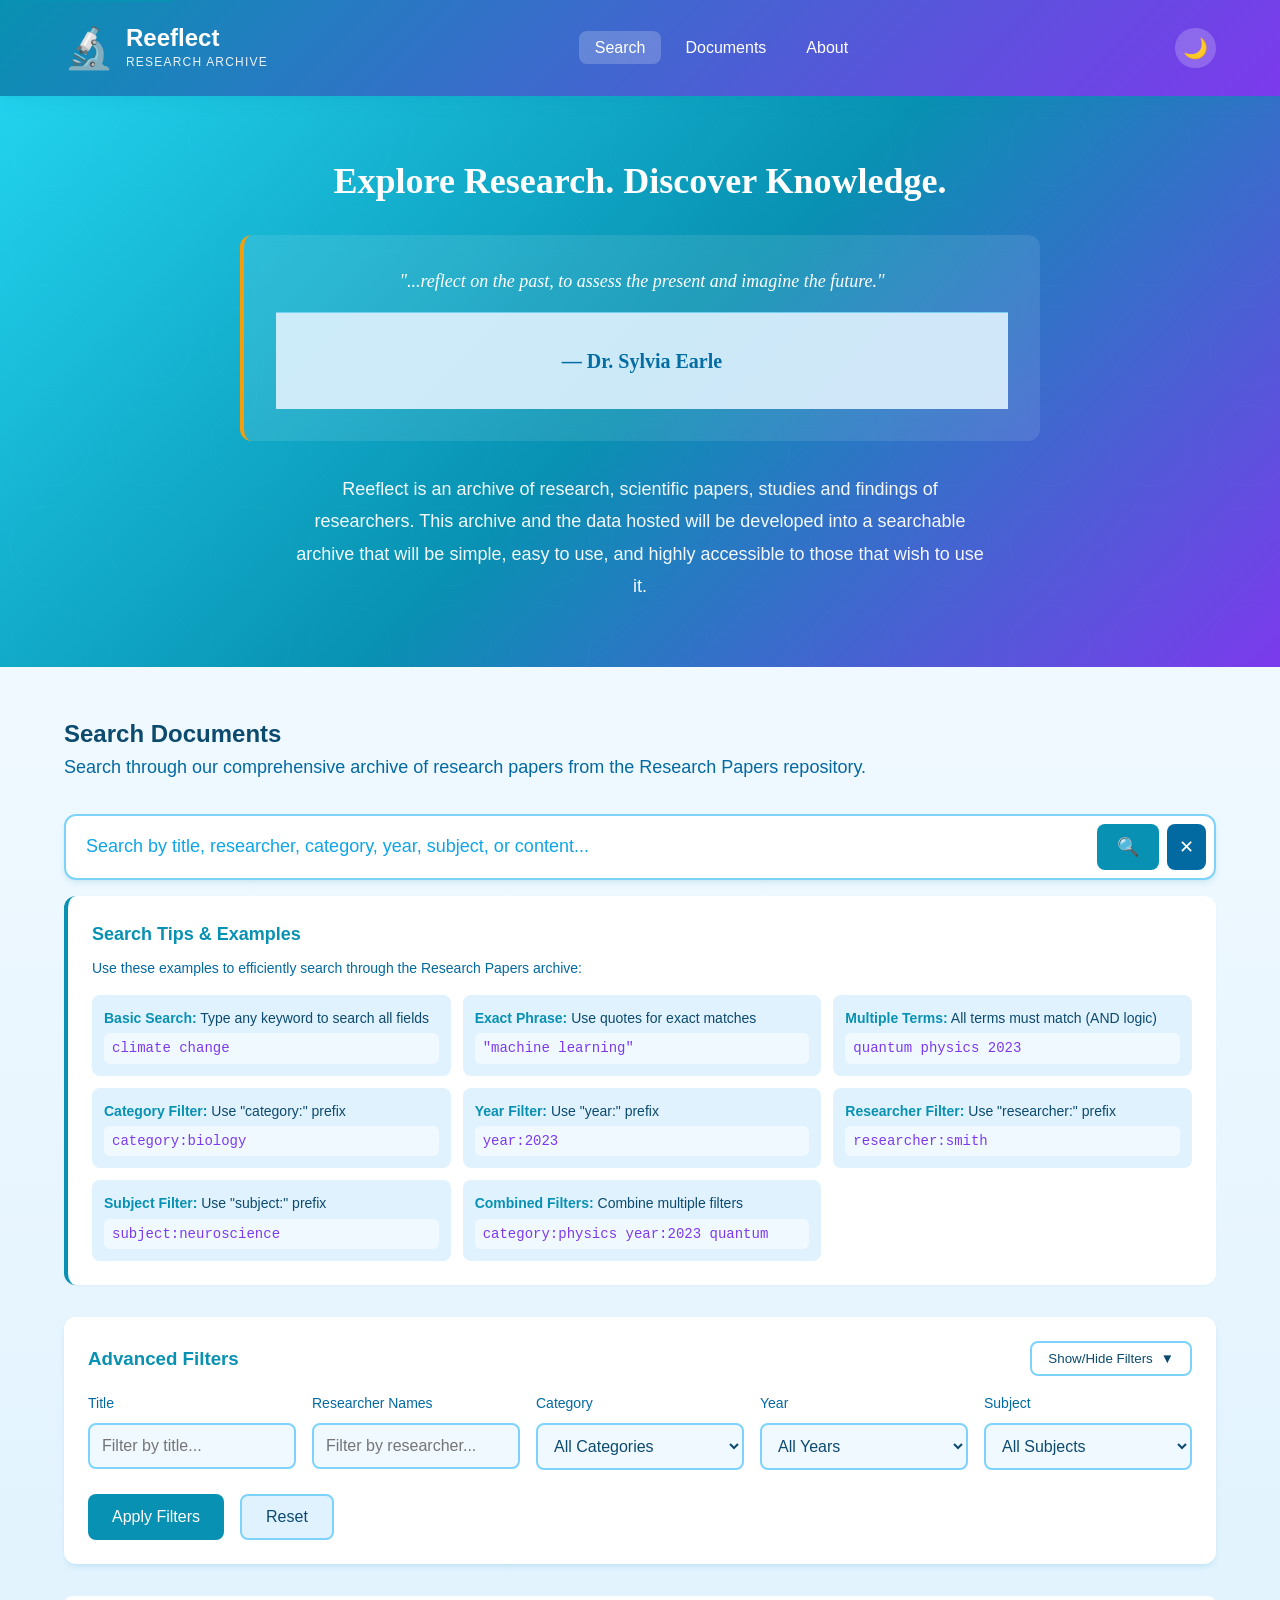
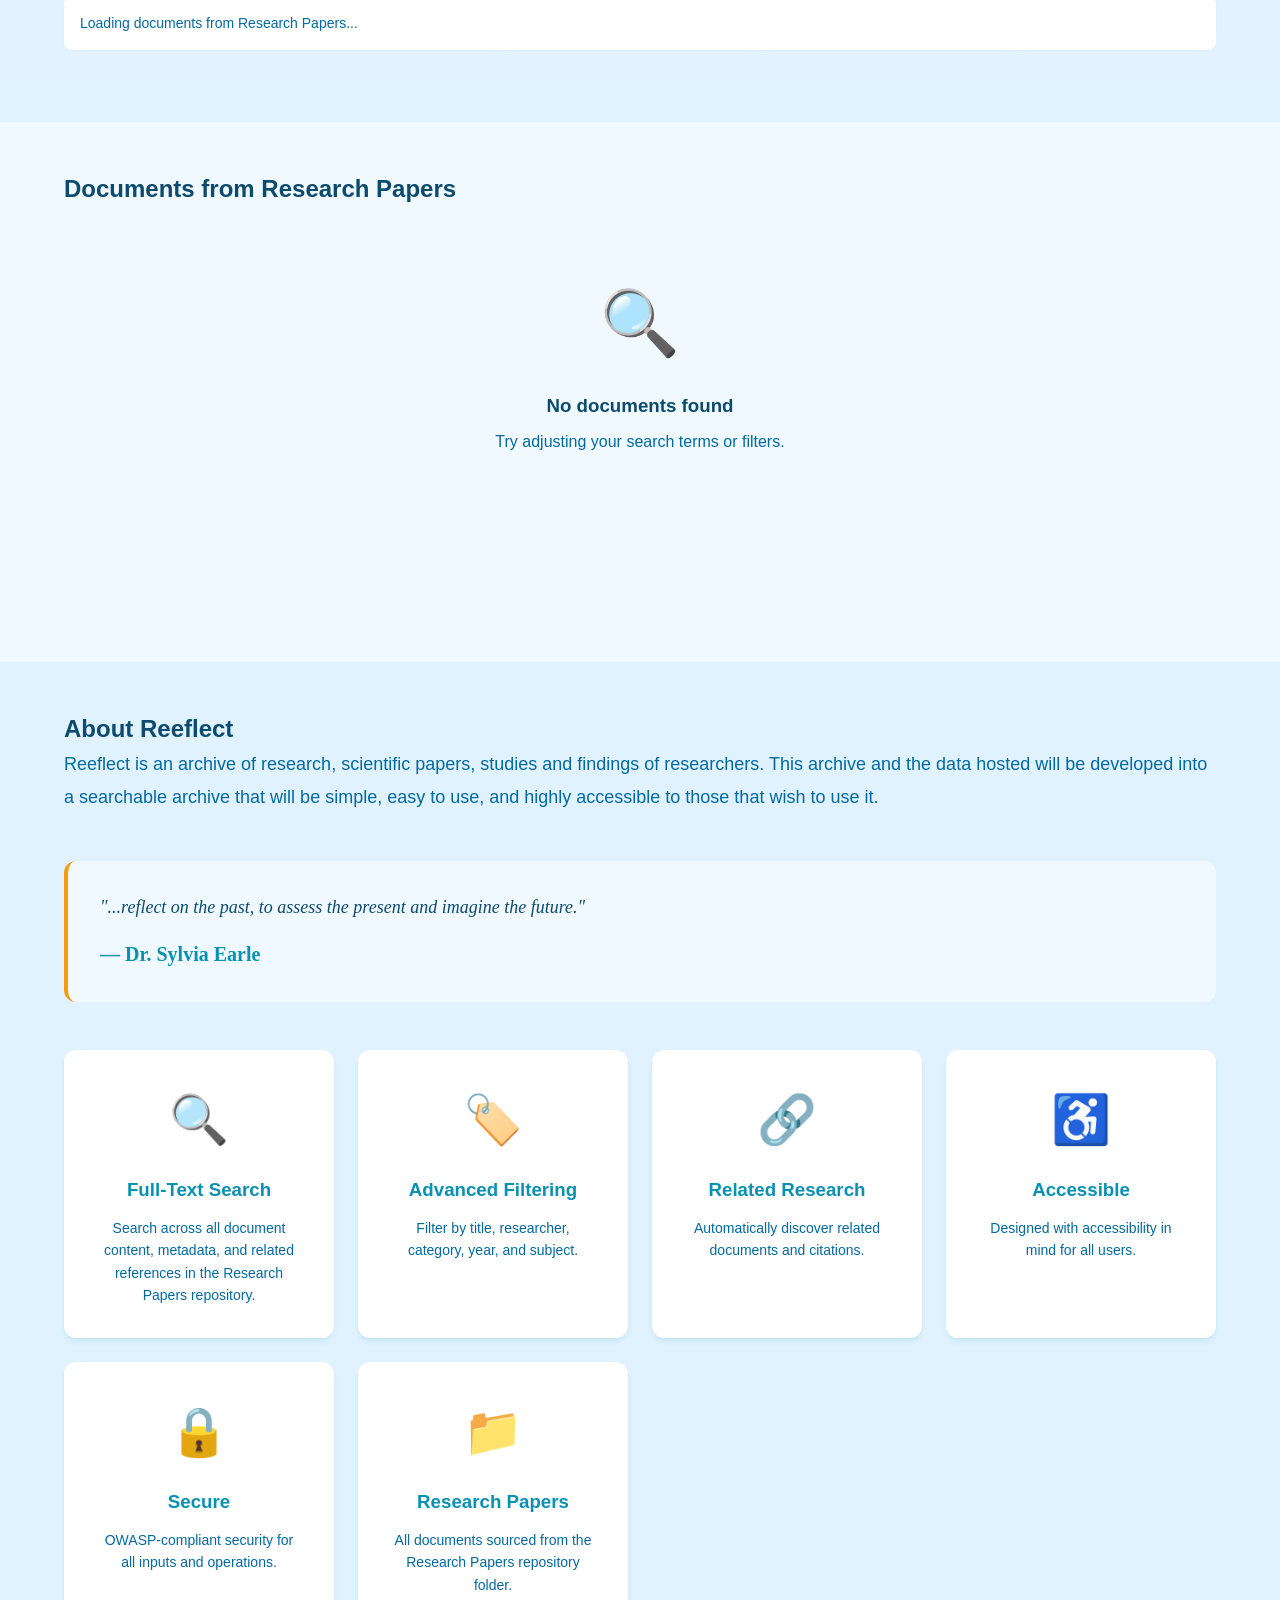
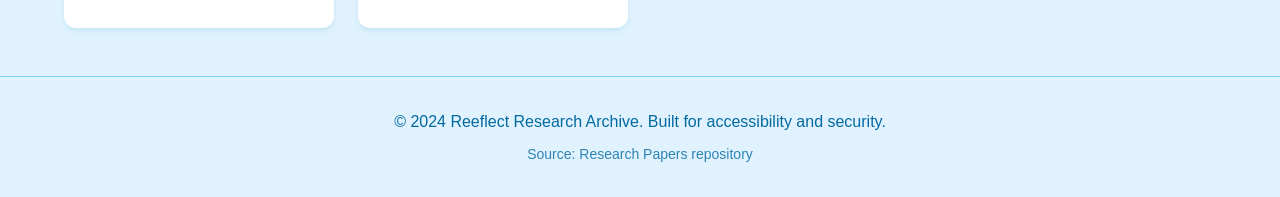
==== index.html @ f42abb0f "Add files via upload" ====
<!DOCTYPE html>
<html lang="en">
<head>
  <meta charset="UTF-8">
  <meta name="viewport" content="width=device-width, initial-scale=1.0">
  <meta name="description" content="Reeflect is an archive of research, scientific papers, studies and findings of researchers. This archive and the data hosted will be developed into a searchable archive that will be simple, easy to use, and highly accessible to those that wish to use it.">
  <meta name="keywords" content="Reeflect, research, scientific papers, studies, archive, searchable, accessible">
  <meta name="author" content="Reeflect Research Archive">
  <meta http-equiv="Content-Security-Policy" content="default-src 'self'; script-src 'self'; style-src 'self' https://fonts.googleapis.com; font-src https://fonts.gstatic.com; img-src 'self' data: https:;">
  <title>Reeflect - Research Archive</title>
  <link rel="stylesheet" href="styles.css">
  <link rel="preconnect" href="https://fonts.googleapis.com">
  <link rel="preconnect" href="https://fonts.gstatic.com" crossorigin>
  <link href="https://fonts.googleapis.com/css2?family=Inter:wght@300;400;500;600;700&family=Playfair+Display:ital,wght@0,600;1,600&display=swap" rel="stylesheet">
</head>
<body>
  <a href="#main-content" class="skip-link">Skip to main content</a>
  
  <header role="banner">
    <div class="header-container">
      <div class="logo-section">
        <div class="logo-icon" aria-hidden="true">🔬</div>
        <div class="logo-text">
          <h1>Reeflect</h1>
          <p class="tagline">Research Archive</p>
        </div>
      </div>
      <nav aria-label="Main navigation">
        <ul class="nav-list">
          <li><a href="#search-section" class="nav-link active">Search</a></li>
          <li><a href="#documents-section" class="nav-link">Documents</a></li>
          <li><a href="#about-section" class="nav-link">About</a></li>
        </ul>
      </nav>
      <button class="theme-toggle" id="themeToggle" aria-label="Toggle dark mode" title="Toggle dark mode">
        <span class="theme-icon" aria-hidden="true">🌙</span>
      </button>
    </div>
  </header>

  <!-- Hero Section with Quote -->
  <section class="hero-section" aria-label="Welcome section">
    <div class="container">
      <div class="hero-content">
        <h2 class="hero-title">Explore Research. Discover Knowledge.</h2>
        <blockquote class="hero-quote" cite="https://www.noaa.gov/education/feature-stories/dr-sylvia-earle">
          <p>"...reflect on the past, to assess the present and imagine the future."</p>
          <footer>— Dr. Sylvia Earle</footer>
        </blockquote>
        <p class="hero-description">Reeflect is an archive of research, scientific papers, studies and findings of researchers. This archive and the data hosted will be developed into a searchable archive that will be simple, easy to use, and highly accessible to those that wish to use it.</p>
      </div>
    </div>
  </section>

  <main id="main-content" role="main">
    <!-- Search Section -->
    <section id="search-section" class="search-section" aria-labelledby="search-heading">
      <div class="container">
        <h2 id="search-heading">Search Documents</h2>
        <p class="section-description">Search through our comprehensive archive of research papers from the Research Papers repository.</p>
        
        <div class="search-container">
          <form id="searchForm" role="search" aria-label="Document search">
            <div class="search-input-wrapper">
              <label for="searchInput" class="sr-only">Search documents</label>
              <input 
                type="search" 
                id="searchInput" 
                name="search" 
                placeholder="Search by title, researcher, category, year, subject, or content..."
                autocomplete="off"
                aria-describedby="searchHelp"
                required
              >
              <button type="submit" class="search-button" aria-label="Search">
                <span aria-hidden="true">🔍</span>
                <span class="sr-only">Search</span>
              </button>
              <button type="button" id="clearSearch" class="clear-button" aria-label="Clear search" title="Clear search" style="display: none;">
                <span aria-hidden="true">✕</span>
              </button>
            </div>
          </form>
          
          <div id="searchHelp" class="search-help" role="region" aria-label="Search help and examples">
            <h3>Search Tips & Examples</h3>
            <p class="search-help-intro">Use these examples to efficiently search through the Research Papers archive:</p>
            <div class="search-examples">
              <div class="example-item">
                <strong>Basic Search:</strong> Type any keyword to search all fields
                <code>climate change</code>
              </div>
              <div class="example-item">
                <strong>Exact Phrase:</strong> Use quotes for exact matches
                <code>"machine learning"</code>
              </div>
              <div class="example-item">
                <strong>Multiple Terms:</strong> All terms must match (AND logic)
                <code>quantum physics 2023</code>
              </div>
              <div class="example-item">
                <strong>Category Filter:</strong> Use "category:" prefix
                <code>category:biology</code>
              </div>
              <div class="example-item">
                <strong>Year Filter:</strong> Use "year:" prefix
                <code>year:2023</code>
              </div>
              <div class="example-item">
                <strong>Researcher Filter:</strong> Use "researcher:" prefix
                <code>researcher:smith</code>
              </div>
              <div class="example-item">
                <strong>Subject Filter:</strong> Use "subject:" prefix
                <code>subject:neuroscience</code>
              </div>
              <div class="example-item">
                <strong>Combined Filters:</strong> Combine multiple filters
                <code>category:physics year:2023 quantum</code>
              </div>
            </div>
          </div>
        </div>

        <!-- Filter Panel -->
        <div class="filter-panel" id="filterPanel">
          <div class="filter-header">
            <h3>Advanced Filters</h3>
            <button id="toggleFilters" class="toggle-filters-btn" aria-expanded="true" aria-controls="filterContent">
              <span>Show/Hide Filters</span>
              <span class="toggle-icon" aria-hidden="true">▼</span>
            </button>
          </div>
          <div id="filterContent" class="filter-content">
            <div class="filter-group">
              <label for="filterTitle">Title</label>
              <input type="text" id="filterTitle" placeholder="Filter by title..." aria-label="Filter by title">
            </div>
            <div class="filter-group">
              <label for="filterResearcher">Researcher Names</label>
              <input type="text" id="filterResearcher" placeholder="Filter by researcher..." aria-label="Filter by researcher names">
            </div>
            <div class="filter-group">
              <label for="filterCategory">Category</label>
              <select id="filterCategory" aria-label="Filter by category">
                <option value="">All Categories</option>
              </select>
            </div>
            <div class="filter-group">
              <label for="filterYear">Year</label>
              <select id="filterYear" aria-label="Filter by year">
                <option value="">All Years</option>
              </select>
            </div>
            <div class="filter-group">
              <label for="filterSubject">Subject</label>
              <select id="filterSubject" aria-label="Filter by subject">
                <option value="">All Subjects</option>
              </select>
            </div>
            <div class="filter-actions">
              <button id="applyFilters" class="btn btn-primary">Apply Filters</button>
              <button id="resetFilters" class="btn btn-secondary">Reset</button>
            </div>
          </div>
        </div>

        <!-- Results Info -->
        <div id="resultsInfo" class="results-info" aria-live="polite" role="status">
          <span id="resultsCount">Loading documents from Research Papers...</span>
        </div>
      </div>
    </section>

    <!-- Documents Section -->
    <section id="documents-section" class="documents-section" aria-labelledby="documents-heading">
      <div class="container">
        <h2 id="documents-heading">Documents from Research Papers</h2>
        <div id="documentsGrid" class="documents-grid" role="list" aria-label="Document list">
          <!-- Documents will be dynamically inserted here -->
        </div>
        <div id="noResults" class="no-results" style="display: none;">
          <span class="no-results-icon" aria-hidden="true">🔍</span>
          <h3>No documents found</h3>
          <p>Try adjusting your search terms or filters.</p>
        </div>
      </div>
    </section>

    <!-- About Section -->
    <section id="about-section" class="about-section" aria-labelledby="about-heading">
      <div class="container">
        <h2 id="about-heading">About Reeflect</h2>
        <div class="about-content">
          <p class="about-description">Reeflect is an archive of research, scientific papers, studies and findings of researchers. This archive and the data hosted will be developed into a searchable archive that will be simple, easy to use, and highly accessible to those that wish to use it.</p>
          
          <blockquote class="about-quote">
            <p>"...reflect on the past, to assess the present and imagine the future."</p>
            <cite>— Dr. Sylvia Earle</cite>
          </blockquote>

          <div class="features-grid">
            <div class="feature-card">
              <div class="feature-icon" aria-hidden="true">🔍</div>
              <h3>Full-Text Search</h3>
              <p>Search across all document content, metadata, and related references in the Research Papers repository.</p>
            </div>
            <div class="feature-card">
              <div class="feature-icon" aria-hidden="true">🏷️</div>
              <h3>Advanced Filtering</h3>
              <p>Filter by title, researcher, category, year, and subject.</p>
            </div>
            <div class="feature-card">
              <div class="feature-icon" aria-hidden="true">🔗</div>
              <h3>Related Research</h3>
              <p>Automatically discover related documents and citations.</p>
            </div>
            <div class="feature-card">
              <div class="feature-icon" aria-hidden="true">♿</div>
              <h3>Accessible</h3>
              <p>Designed with accessibility in mind for all users.</p>
            </div>
            <div class="feature-card">
              <div class="feature-icon" aria-hidden="true">🔒</div>
              <h3>Secure</h3>
              <p>OWASP-compliant security for all inputs and operations.</p>
            </div>
            <div class="feature-card">
              <div class="feature-icon" aria-hidden="true">📁</div>
              <h3>Research Papers</h3>
              <p>All documents sourced from the Research Papers repository folder.</p>
            </div>
          </div>
        </div>
      </div>
    </section>
  </main>

  <!-- Document Detail Modal -->
  <div id="documentModal" class="modal" role="dialog" aria-modal="true" aria-labelledby="modalTitle" aria-hidden="true">
    <div class="modal-overlay" aria-hidden="true"></div>
    <div class="modal-content">
      <button class="modal-close" id="modalClose" aria-label="Close modal">
        <span aria-hidden="true">✕</span>
      </button>
      <div class="modal-body">
        <div class="modal-image-container">
          <img id="modalImage" src="" alt="Document first page preview" class="modal-image">
        </div>
        <h2 id="modalTitle"></h2>
        <div class="modal-meta">
          <div class="meta-item">
            <span class="meta-label">Researchers:</span>
            <span id="modalResearchers" class="meta-value"></span>
          </div>
          <div class="meta-item">
            <span class="meta-label">Year Published:</span>
            <span id="modalYear" class="meta-value"></span>
          </div>
          <div class="meta-item">
            <span class="meta-label">Published In:</span>
            <span id="modalPublishedIn" class="meta-value"></span>
          </div>
          <div class="meta-item">
            <span class="meta-label">Category:</span>
            <span id="modalCategory" class="meta-value"></span>
          </div>
          <div class="meta-item">
            <span class="meta-label">Subject:</span>
            <span id="modalSubject" class="meta-value"></span>
          </div>
          <div class="meta-item">
            <span class="meta-label">Keywords:</span>
            <span id="modalKeywords" class="meta-value"></span>
          </div>
        </div>
        <div class="modal-summary">
          <h3>Summary</h3>
          <p id="modalSummary"></p>
        </div>
        <div class="modal-related">
          <h3>Related Documents</h3>
          <div id="modalRelated" class="related-list"></div>
        </div>
      </div>
    </div>
  </div>

  <!-- Tooltip for hover preview -->
  <div id="hoverTooltip" class="hover-tooltip" role="tooltip" aria-hidden="true">
    <div class="tooltip-content">
      <div class="tooltip-image-container">
        <img id="tooltipImage" src="" alt="Document preview" class="tooltip-image">
      </div>
      <h3 id="tooltipTitle"></h3>
      <div class="tooltip-meta">
        <div class="tooltip-meta-item">
          <span class="tooltip-label">Researchers:</span>
          <span id="tooltipResearchers" class="tooltip-value"></span>
        </div>
        <div class="tooltip-meta-item">
          <span class="tooltip-label">Year:</span>
          <span id="tooltipYear" class="tooltip-value"></span>
        </div>
        <div class="tooltip-meta-item">
          <span class="tooltip-label">Published In:</span>
          <span id="tooltipPublishedIn" class="tooltip-value"></span>
        </div>
        <div class="tooltip-meta-item">
          <span class="tooltip-label">Category:</span>
          <span id="tooltipCategory" class="tooltip-value"></span>
        </div>
        <div class="tooltip-meta-item">
          <span class="tooltip-label">Keywords:</span>
          <span id="tooltipKeywords" class="tooltip-value"></span>
        </div>
      </div>
      <div class="tooltip-summary">
        <h4>Summary</h4>
        <p id="tooltipSummary"></p>
      </div>
    </div>
  </div>

  <footer role="contentinfo">
    <div class="container">
      <p>&copy; 2024 Reeflect Research Archive. Built for accessibility and security.</p>
      <p class="footer-note">Source: Research Papers repository</p>
    </div>
  </footer>

  <script src="data/documents.js"></script>
  <script src="utils/sanitizer.js"></script>
  <script src="utils/searchEngine.js"></script>
  <script src="utils/filterEngine.js"></script>
  <script src="utils/summaryGenerator.js"></script>
  <script src="utils/relatedDocuments.js"></script>
  <script src="app.js"></script>
</body>
</html>
---- styles.css ----
/* CSS Custom Properties for theming - Reeflect Brand Colors */
:root {
  /* Ocean-inspired color palette for Reeflect */
  --color-primary: #0891b2;
  --color-primary-dark: #0e7490;
  --color-primary-light: #22d3ee;
  --color-secondary: #7c3aed;
  --color-accent: #f59e0b;
  --color-success: #10b981;
  --color-warning: #f97316;
  --color-error: #ef4444;
  
  --color-bg: #f0f9ff;
  --color-bg-secondary: #e0f2fe;
  --color-bg-card: #ffffff;
  --color-bg-hover: #bae6fd;
  
  --color-text: #0c4a6e;
  --color-text-secondary: #0369a1;
  --color-text-muted: #0ea5e9;
  --color-text-inverse: #ffffff;
  
  --color-border: #7dd3fc;
  --color-border-focus: #0891b2;
  
  --shadow-sm: 0 1px 2px 0 rgb(8 145 178 / 0.05);
  --shadow-md: 0 4px 6px -1px rgb(8 145 178 / 0.1), 0 2px 4px -2px rgb(8 145 178 / 0.1);
  --shadow-lg: 0 10px 15px -3px rgb(8 145 178 / 0.1), 0 4px 6px -4px rgb(8 145 178 / 0.1);
  --shadow-xl: 0 20px 25px -5px rgb(8 145 178 / 0.1), 0 8px 10px -6px rgb(8 145 178 / 0.1);
  
  --radius-sm: 0.375rem;
  --radius-md: 0.5rem;
  --radius-lg: 0.75rem;
  --radius-xl: 1rem;
  --radius-full: 9999px;
  
  --font-family: 'Inter', -apple-system, BlinkMacSystemFont, 'Segoe UI', Roboto, sans-serif;
  --font-family-serif: 'Playfair Display', Georgia, serif;
  --font-size-xs: 0.75rem;
  --font-size-sm: 0.875rem;
  --font-size-base: 1rem;
  --font-size-lg: 1.125rem;
  --font-size-xl: 1.25rem;
  --font-size-2xl: 1.5rem;
  --font-size-3xl: 1.875rem;
  --font-size-4xl: 2.25rem;
  
  --transition-fast: 150ms ease;
  --transition-base: 200ms ease;
  --transition-slow: 300ms ease;
}

/* Dark theme */
[data-theme="dark"] {
  --color-bg: #0c4a6e;
  --color-bg-secondary: #075985;
  --color-bg-card: #082f49;
  --color-bg-hover: #0c4a6e;
  
  --color-text: #e0f2fe;
  --color-text-secondary: #7dd3fc;
  --color-text-muted: #38bdf8;
  
  --color-border: #0369a1;
  
  --shadow-sm: 0 1px 2px 0 rgb(0 0 0 / 0.3);
  --shadow-md: 0 4px 6px -1px rgb(0 0 0 / 0.4), 0 2px 4px -2px rgb(0 0 0 / 0.3);
  --shadow-lg: 0 10px 15px -3px rgb(0 0 0 / 0.4), 0 4px 6px -4px rgb(0 0 0 / 0.3);
}

/* Reset and base styles */
*, *::before, *::after {
  box-sizing: border-box;
  margin: 0;
  padding: 0;
}

html {
  scroll-behavior: smooth;
  font-size: 16px;
}

body {
  font-family: var(--font-family);
  font-size: var(--font-size-base);
  line-height: 1.6;
  color: var(--color-text);
  background-color: var(--color-bg);
  min-height: 100vh;
  transition: background-color var(--transition-base), color var(--transition-base);
}

/* Accessibility - Skip link */
.skip-link {
  position: absolute;
  top: -40px;
  left: 0;
  background: var(--color-primary);
  color: var(--color-text-inverse);
  padding: 8px 16px;
  z-index: 1000;
  text-decoration: none;
  border-radius: 0 0 var(--radius-md) 0;
  transition: top var(--transition-fast);
}

.skip-link:focus {
  top: 0;
}

/* Screen reader only */
.sr-only {
  position: absolute;
  width: 1px;
  height: 1px;
  padding: 0;
  margin: -1px;
  overflow: hidden;
  clip: rect(0, 0, 0, 0);
  white-space: nowrap;
  border: 0;
}

/* Container */
.container {
  max-width: 1200px;
  margin: 0 auto;
  padding: 0 1.5rem;
}

/* Header */
header {
  background: linear-gradient(135deg, var(--color-primary) 0%, var(--color-secondary) 100%);
  color: var(--color-text-inverse);
  padding: 1rem 0;
  position: sticky;
  top: 0;
  z-index: 100;
  box-shadow: var(--shadow-lg);
}

.header-container {
  max-width: 1200px;
  margin: 0 auto;
  padding: 0 1.5rem;
  display: flex;
  align-items: center;
  justify-content: space-between;
  gap: 1rem;
}

.logo-section {
  display: flex;
  align-items: center;
  gap: 0.75rem;
}

.logo-icon {
  font-size: 2.5rem;
  animation: pulse 2s ease-in-out infinite;
}

@keyframes pulse {
  0%, 100% { transform: scale(1); }
  50% { transform: scale(1.1); }
}

.logo-text h1 {
  font-size: var(--font-size-2xl);
  font-weight: 700;
  line-height: 1.2;
}

.logo-text .tagline {
  font-size: var(--font-size-xs);
  opacity: 0.9;
  text-transform: uppercase;
  letter-spacing: 0.1em;
}

.nav-list {
  display: flex;
  list-style: none;
  gap: 0.5rem;
}

.nav-link {
  color: var(--color-text-inverse);
  text-decoration: none;
  padding: 0.5rem 1rem;
  border-radius: var(--radius-md);
  font-weight: 500;
  transition: background-color var(--transition-fast);
}

.nav-link:hover,
.nav-link.active {
  background-color: rgba(255, 255, 255, 0.2);
}

.nav-link:focus-visible {
  outline: 3px solid var(--color-text-inverse);
  outline-offset: 2px;
}

/* Theme toggle */
.theme-toggle {
  background: rgba(255, 255, 255, 0.2);
  border: none;
  color: var(--color-text-inverse);
  padding: 0.5rem;
  border-radius: var(--radius-full);
  cursor: pointer;
  font-size: 1.25rem;
  transition: background-color var(--transition-fast);
}

.theme-toggle:hover {
  background: rgba(255, 255, 255, 0.3);
}

.theme-toggle:focus-visible {
  outline: 3px solid var(--color-text-inverse);
  outline-offset: 2px;
}

/* Hero Section */
.hero-section {
  background: linear-gradient(135deg, var(--color-primary-light) 0%, var(--color-primary) 50%, var(--color-secondary) 100%);
  color: var(--color-text-inverse);
  padding: 4rem 0;
  text-align: center;
  position: relative;
  overflow: hidden;
}

.hero-section::before {
  content: '';
  position: absolute;
  top: 0;
  left: 0;
  right: 0;
  bottom: 0;
  background: url('data:image/svg+xml,<svg xmlns="http://www.w3.org/2000/svg" viewBox="0 0 100 100"><circle cx="50" cy="50" r="40" fill="none" stroke="rgba(255,255,255,0.1)" stroke-width="0.5"/></svg>') repeat;
  background-size: 100px;
  opacity: 0.3;
}

.hero-content {
  position: relative;
  z-index: 1;
  max-width: 800px;
  margin: 0 auto;
}

.hero-title {
  font-family: var(--font-family-serif);
  font-size: var(--font-size-4xl);
  margin-bottom: 2rem;
  line-height: 1.2;
}

.hero-quote {
  font-family: var(--font-family-serif);
  font-style: italic;
  font-size: var(--font-size-xl);
  margin: 2rem 0;
  padding: 2rem;
  border-left: 4px solid var(--color-accent);
  background: rgba(255, 255, 255, 0.1);
  border-radius: var(--radius-lg);
  backdrop-filter: blur(10px);
}

.hero-quote p {
  margin-bottom: 1rem;
  font-size: var(--font-size-lg);
}

.hero-quote footer {
  font-style: normal;
  font-weight: 600;
  opacity: 0.9;
}

.hero-description {
  font-size: var(--font-size-lg);
  line-height: 1.8;
  opacity: 0.95;
  max-width: 700px;
  margin: 0 auto;
}

/* Main content sections */
section {
  padding: 3rem 0;
}

.search-section {
  background: linear-gradient(180deg, var(--color-bg) 0%, var(--color-bg-secondary) 100%);
}

.documents-section {
  min-height: 60vh;
}

.about-section {
  background: var(--color-bg-secondary);
}

.section-description {
  color: var(--color-text-secondary);
  margin-bottom: 2rem;
  font-size: var(--font-size-lg);
}

/* Search container */
.search-container {
  margin-bottom: 2rem;
}

.search-input-wrapper {
  display: flex;
  gap: 0.5rem;
  background: var(--color-bg-card);
  border: 2px solid var(--color-border);
  border-radius: var(--radius-lg);
  padding: 0.5rem;
  box-shadow: var(--shadow-md);
  transition: border-color var(--transition-fast), box-shadow var(--transition-fast);
}

.search-input-wrapper:focus-within {
  border-color: var(--color-border-focus);
  box-shadow: var(--shadow-lg), 0 0 0 3px rgba(8, 145, 178, 0.1);
}

#searchInput {
  flex: 1;
  border: none;
  background: transparent;
  font-size: var(--font-size-lg);
  color: var(--color-text);
  padding: 0.75rem;
  outline: none;
}

#searchInput::placeholder {
  color: var(--color-text-muted);
}

.search-button,
.clear-button {
  background: var(--color-primary);
  color: var(--color-text-inverse);
  border: none;
  padding: 0.75rem 1.25rem;
  border-radius: var(--radius-md);
  cursor: pointer;
  font-size: var(--font-size-lg);
  display: flex;
  align-items: center;
  gap: 0.5rem;
  transition: background-color var(--transition-fast), transform var(--transition-fast);
}

.search-button:hover,
.clear-button:hover {
  background: var(--color-primary-dark);
  transform: translateY(-1px);
}

.search-button:focus-visible,
.clear-button:focus-visible {
  outline: 3px solid var(--color-primary);
  outline-offset: 2px;
}

.clear-button {
  background: var(--color-text-secondary);
  padding: 0.75rem;
}

.clear-button:hover {
  background: var(--color-error);
}

/* Search help */
.search-help {
  margin-top: 1rem;
  padding: 1.5rem;
  background: var(--color-bg-card);
  border-radius: var(--radius-lg);
  border-left: 4px solid var(--color-primary);
  box-shadow: var(--shadow-sm);
}

.search-help h3 {
  color: var(--color-primary);
  margin-bottom: 0.5rem;
  font-size: var(--font-size-lg);
}

.search-help-intro {
  color: var(--color-text-secondary);
  margin-bottom: 1rem;
  font-size: var(--font-size-sm);
}

.search-examples {
  display: grid;
  grid-template-columns: repeat(auto-fill, minmax(280px, 1fr));
  gap: 0.75rem;
}

.example-item {
  padding: 0.75rem;
  background: var(--color-bg-secondary);
  border-radius: var(--radius-md);
  font-size: var(--font-size-sm);
}

.example-item strong {
  color: var(--color-primary);
}

.example-item code {
  display: block;
  margin-top: 0.25rem;
  padding: 0.25rem 0.5rem;
  background: var(--color-bg);
  border-radius: var(--radius-sm);
  font-family: monospace;
  color: var(--color-secondary);
}

/* Filter panel */
.filter-panel {
  background: var(--color-bg-card);
  border-radius: var(--radius-lg);
  padding: 1.5rem;
  box-shadow: var(--shadow-md);
  margin-bottom: 2rem;
}

.filter-header {
  display: flex;
  justify-content: space-between;
  align-items: center;
  margin-bottom: 1rem;
}

.filter-header h3 {
  color: var(--color-primary);
}

.toggle-filters-btn {
  background: none;
  border: 2px solid var(--color-border);
  color: var(--color-text);
  padding: 0.5rem 1rem;
  border-radius: var(--radius-md);
  cursor: pointer;
  display: flex;
  align-items: center;
  gap: 0.5rem;
  transition: all var(--transition-fast);
}

.toggle-filters-btn:hover {
  border-color: var(--color-primary);
  color: var(--color-primary);
}

.filter-content {
  display: grid;
  grid-template-columns: repeat(auto-fill, minmax(200px, 1fr));
  gap: 1rem;
}

.filter-group {
  display: flex;
  flex-direction: column;
  gap: 0.5rem;
}

.filter-group label {
  font-weight: 500;
  color: var(--color-text-secondary);
  font-size: var(--font-size-sm);
}

.filter-group input,
.filter-group select {
  padding: 0.75rem;
  border: 2px solid var(--color-border);
  border-radius: var(--radius-md);
  font-size: var(--font-size-base);
  color: var(--color-text);
  background: var(--color-bg);
  transition: border-color var(--transition-fast);
}

.filter-group input:focus,
.filter-group select:focus {
  outline: none;
  border-color: var(--color-border-focus);
  box-shadow: 0 0 0 3px rgba(8, 145, 178, 0.1);
}

.filter-actions {
  grid-column: 1 / -1;
  display: flex;
  gap: 1rem;
  margin-top: 0.5rem;
}

/* Buttons */
.btn {
  padding: 0.75rem 1.5rem;
  border: none;
  border-radius: var(--radius-md);
  font-size: var(--font-size-base);
  font-weight: 500;
  cursor: pointer;
  transition: all var(--transition-fast);
}

.btn-primary {
  background: var(--color-primary);
  color: var(--color-text-inverse);
}

.btn-primary:hover {
  background: var(--color-primary-dark);
  transform: translateY(-1px);
}

.btn-secondary {
  background: var(--color-bg-secondary);
  color: var(--color-text);
  border: 2px solid var(--color-border);
}

.btn-secondary:hover {
  border-color: var(--color-primary);
  color: var(--color-primary);
}

.btn:focus-visible {
  outline: 3px solid var(--color-primary);
  outline-offset: 2px;
}

/* Results info */
.results-info {
  padding: 1rem;
  background: var(--color-bg-card);
  border-radius: var(--radius-md);
  margin-bottom: 1.5rem;
  color: var(--color-text-secondary);
  font-size: var(--font-size-sm);
  box-shadow: var(--shadow-sm);
}

/* Documents grid */
.documents-grid {
  display: grid;
  grid-template-columns: repeat(auto-fill, minmax(350px, 1fr));
  gap: 1.5rem;
}

.document-card {
  background: var(--color-bg-card);
  border-radius: var(--radius-lg);
  padding: 1.5rem;
  box-shadow: var(--shadow-md);
  transition: all var(--transition-base);
  cursor: pointer;
  position: relative;
  border: 2px solid transparent;
  overflow: hidden;
}

.document-card::before {
  content: '';
  position: absolute;
  top: 0;
  left: 0;
  right: 0;
  height: 4px;
  background: linear-gradient(90deg, var(--color-primary), var(--color-secondary));
  transform: scaleX(0);
  transition: transform var(--transition-base);
}

.document-card:hover::before {
  transform: scaleX(1);
}

.document-card:hover {
  transform: translateY(-4px);
  box-shadow: var(--shadow-xl);
  border-color: var(--color-primary-light);
}

.document-card:focus-within {
  border-color: var(--color-primary);
}

.document-card-header {
  display: flex;
  justify-content: space-between;
  align-items: flex-start;
  margin-bottom: 1rem;
}

.document-category {
  display: inline-block;
  padding: 0.25rem 0.75rem;
  background: linear-gradient(135deg, var(--color-primary-light), var(--color-secondary));
  color: var(--color-text-inverse);
  border-radius: var(--radius-full);
  font-size: var(--font-size-xs);
  font-weight: 600;
  text-transform: uppercase;
  letter-spacing: 0.05em;
}

.document-year {
  color: var(--color-text-muted);
  font-size: var(--font-size-sm);
  font-weight: 500;
}

.document-title {
  font-size: var(--font-size-lg);
  font-weight: 600;
  color: var(--color-text);
  margin-bottom: 0.75rem;
  line-height: 1.4;
}

.document-researchers {
  color: var(--color-text-secondary);
  font-size: var(--font-size-sm);
  margin-bottom: 0.75rem;
}

.document-subject {
  display: inline-block;
  padding: 0.25rem 0.5rem;
  background: var(--color-bg-secondary);
  color: var(--color-text-secondary);
  border-radius: var(--radius-sm);
  font-size: var(--font-size-xs);
  margin-right: 0.5rem;
  margin-bottom: 0.5rem;
}

.document-snippet {
  color: var(--color-text-secondary);
  font-size: var(--font-size-sm);
  line-height: 1.6;
  margin-top: 1rem;
  display: -webkit-box;
  -webkit-line-clamp: 3;
  -webkit-box-orient: vertical;
  overflow: hidden;
}

.document-related-count {
  display: flex;
  align-items: center;
  gap: 0.5rem;
  margin-top: 1rem;
  padding-top: 1rem;
  border-top: 1px solid var(--color-border);
  color: var(--color-primary);
  font-size: var(--font-size-sm);
  font-weight: 500;
}

/* No results */
.no-results {
  text-align: center;
  padding: 4rem 2rem;
  color: var(--color-text-secondary);
}

.no-results-icon {
  font-size: 4rem;
  display: block;
  margin-bottom: 1rem;
}

.no-results h3 {
  color: var(--color-text);
  margin-bottom: 0.5rem;
}

/* About section */
.about-content p {
  font-size: var(--font-size-lg);
  margin-bottom: 2rem;
  color: var(--color-text-secondary);
}

.about-description {
  font-size: var(--font-size-lg);
  line-height: 1.8;
  margin-bottom: 3rem;
}

.about-quote {
  font-family: var(--font-family-serif);
  font-style: italic;
  font-size: var(--font-size-xl);
  margin: 3rem 0;
  padding: 2rem;
  border-left: 4px solid var(--color-accent);
  background: var(--color-bg);
  border-radius: var(--radius-lg);
}

.about-quote p {
  margin-bottom: 1rem;
  color: var(--color-text);
}

.about-quote cite {
  font-style: normal;
  font-weight: 600;
  color: var(--color-primary);
}

.features-grid {
  display: grid;
  grid-template-columns: repeat(auto-fill, minmax(250px, 1fr));
  gap: 1.5rem;
}

.feature-card {
  background: var(--color-bg-card);
  padding: 2rem;
  border-radius: var(--radius-lg);
  text-align: center;
  box-shadow: var(--shadow-md);
  transition: transform var(--transition-base);
}

.feature-card:hover {
  transform: translateY(-4px);
}

.feature-icon {
  font-size: 3rem;
  margin-bottom: 1rem;
}

.feature-card h3 {
  color: var(--color-primary);
  margin-bottom: 0.75rem;
}

.feature-card p {
  color: var(--color-text-secondary);
  font-size: var(--font-size-sm);
  margin-bottom: 0;
}

/* Modal */
.modal {
  display: none;
  position: fixed;
  top: 0;
  left: 0;
  width: 100%;
  height: 100%;
  z-index: 1000;
  align-items: center;
  justify-content: center;
}

.modal.active {
  display: flex;
}

.modal-overlay {
  position: absolute;
  top: 0;
  left: 0;
  width: 100%;
  height: 100%;
  background: rgba(0, 0, 0, 0.6);
  backdrop-filter: blur(4px);
}

.modal-content {
  position: relative;
  background: var(--color-bg-card);
  border-radius: var(--radius-xl);
  max-width: 900px;
  width: 90%;
  max-height: 90vh;
  overflow-y: auto;
  box-shadow: var(--shadow-xl);
  animation: modalSlideIn 0.3s ease;
}

@keyframes modalSlideIn {
  from {
    opacity: 0;
    transform: translateY(-20px) scale(0.95);
  }
  to {
    opacity: 1;
    transform: translateY(0) scale(1);
  }
}

.modal-close {
  position: absolute;
  top: 1rem;
  right: 1rem;
  background: var(--color-bg-secondary);
  border: none;
  width: 40px;
  height: 40px;
  border-radius: var(--radius-full);
  cursor: pointer;
  font-size: 1.25rem;
  display: flex;
  align-items: center;
  justify-content: center;
  transition: all var(--transition-fast);
  z-index: 10;
}

.modal-close:hover {
  background: var(--color-error);
  color: var(--color-text-inverse);
}

.modal-body {
  padding: 2rem;
}

.modal-body h2 {
  font-size: var(--font-size-2xl);
  color: var(--color-text);
  margin-bottom: 1.5rem;
  padding-right: 3rem;
}

.modal-image-container {
  margin-bottom: 1.5rem;
  border-radius: var(--radius-lg);
  overflow: hidden;
  background: var(--color-bg-secondary);
  min-height: 200px;
  display: flex;
  align-items: center;
  justify-content: center;
}

.modal-image {
  max-width: 100%;
  height: auto;
  max-height: 300px;
  object-fit: contain;
}

.modal-meta {
  display: grid;
  grid-template-columns: repeat(auto-fill, minmax(200px, 1fr));
  gap: 1rem;
  margin-bottom: 2rem;
  padding: 1.5rem;
  background: var(--color-bg-secondary);
  border-radius: var(--radius-lg);
}

.meta-item {
  display: flex;
  flex-direction: column;
  gap: 0.25rem;
}

.meta-label {
  font-size: var(--font-size-xs);
  color: var(--color-text-muted);
  text-transform: uppercase;
  letter-spacing: 0.05em;
  font-weight: 600;
}

.meta-value {
  color: var(--color-text);
  font-weight: 500;
}

.modal-summary {
  margin-bottom: 2rem;
}

.modal-summary h3 {
  color: var(--color-primary);
  margin-bottom: 0.75rem;
}

.modal-summary p {
  color: var(--color-text-secondary);
  line-height: 1.8;
}

.modal-related h3 {
  color: var(--color-primary);
  margin-bottom: 1rem;
}

.related-list {
  display: flex;
  flex-direction: column;
  gap: 0.75rem;
}

.related-item {
  padding: 1rem;
  background: var(--color-bg-secondary);
  border-radius: var(--radius-md);
  cursor: pointer;
  transition: all var(--transition-fast);
  border-left: 3px solid var(--color-primary);
}

.related-item:hover {
  background: var(--color-bg-hover);
  border-left-color: var(--color-secondary);
}

.related-item h4 {
  font-size: var(--font-size-sm);
  color: var(--color-text);
  margin-bottom: 0.25rem;
}

.related-item p {
  font-size: var(--font-size-xs);
  color: var(--color-text-muted);
}

/* Hover tooltip */
.hover-tooltip {
  position: fixed;
  background: var(--color-bg-card);
  border-radius: var(--radius-lg);
  box-shadow: var(--shadow-xl);
  max-width: 400px;
  width: 90%;
  z-index: 500;
  opacity: 0;
  visibility: hidden;
  transform: translateY(10px);
  transition: all var(--transition-base);
  pointer-events: none;
  border: 2px solid var(--color-primary-light);
}

.hover-tooltip.visible {
  opacity: 1;
  visibility: visible;
  transform: translateY(0);
}

.tooltip-content {
  padding: 1.5rem;
}

.tooltip-image-container {
  margin-bottom: 1rem;
  border-radius: var(--radius-md);
  overflow: hidden;
  background: var(--color-bg-secondary);
  min-height: 100px;
  display: flex;
  align-items: center;
  justify-content: center;
}

.tooltip-image {
  max-width: 100%;
  height: auto;
  max-height: 150px;
  object-fit: contain;
}

.tooltip-content h3 {
  font-size: var(--font-size-lg);
  color: var(--color-text);
  margin-bottom: 1rem;
  line-height: 1.4;
}

.tooltip-meta {
  margin-bottom: 1rem;
}

.tooltip-meta-item {
  display: flex;
  gap: 0.5rem;
  margin-bottom: 0.5rem;
  font-size: var(--font-size-sm);
}

.tooltip-label {
  color: var(--color-text-muted);
  font-weight: 500;
  min-width: 80px;
}

.tooltip-value {
  color: var(--color-text);
}

.tooltip-summary {
  padding-top: 1rem;
  border-top: 1px solid var(--color-border);
}

.tooltip-summary h4 {
  font-size: var(--font-size-sm);
  color: var(--color-primary);
  margin-bottom: 0.5rem;
}

.tooltip-summary p {
  font-size: var(--font-size-sm);
  color: var(--color-text-secondary);
  line-height: 1.6;
}

/* Footer */
footer {
  background: var(--color-bg-secondary);
  padding: 2rem 0;
  text-align: center;
  color: var(--color-text-secondary);
  border-top: 1px solid var(--color-border);
}

.footer-note {
  font-size: var(--font-size-sm);
  margin-top: 0.5rem;
  opacity: 0.8;
}

/* Focus visible styles for keyboard navigation */
*:focus-visible {
  outline: 3px solid var(--color-primary);
  outline-offset: 2px;
}

/* High contrast mode support */
@media (prefers-contrast: high) {
  :root {
    --color-border: #000000;
    --color-text-secondary: #333333;
  }
  
  .document-card {
    border: 2px solid var(--color-border);
  }
}

/* Reduced motion support */
@media (prefers-reduced-motion: reduce) {
  *,
  *::before,
  *::after {
    animation-duration: 0.01ms !important;
    animation-iteration-count: 1 !important;
    transition-duration: 0.01ms !important;
  }
  
  html {
    scroll-behavior: auto;
  }
}

/* Responsive design */
@media (max-width: 768px) {
  .header-container {
    flex-wrap: wrap;
  }
  
  .logo-text h1 {
    font-size: var(--font-size-lg);
  }
  
  .nav-list {
    order: 3;
    width: 100%;
    justify-content: center;
    margin-top: 0.5rem;
  }
  
  .documents-grid {
    grid-template-columns: 1fr;
  }
  
  .filter-content {
    grid-template-columns: 1fr;
  }
  
  .search-examples {
    grid-template-columns: 1fr;
  }
  
  .modal-content {
    width: 95%;
    max-height: 95vh;
  }
  
  .modal-meta {
    grid-template-columns: 1fr;
  }
  
  .hero-title {
    font-size: var(--font-size-2xl);
  }
  
  .hero-quote {
    font-size: var(--font-size-base);
  }
}

/* Print styles */
@media print {
  header,
  footer,
  .search-section,
  .filter-panel,
  .modal,
  .hover-tooltip,
  .hero-section {
    display: none !important;
  }
  
  body {
    background: white;
    color: black;
  }
  
  .document-card {
    break-inside: avoid;
    box-shadow: none;
    border: 1px solid #ccc;
  }
}
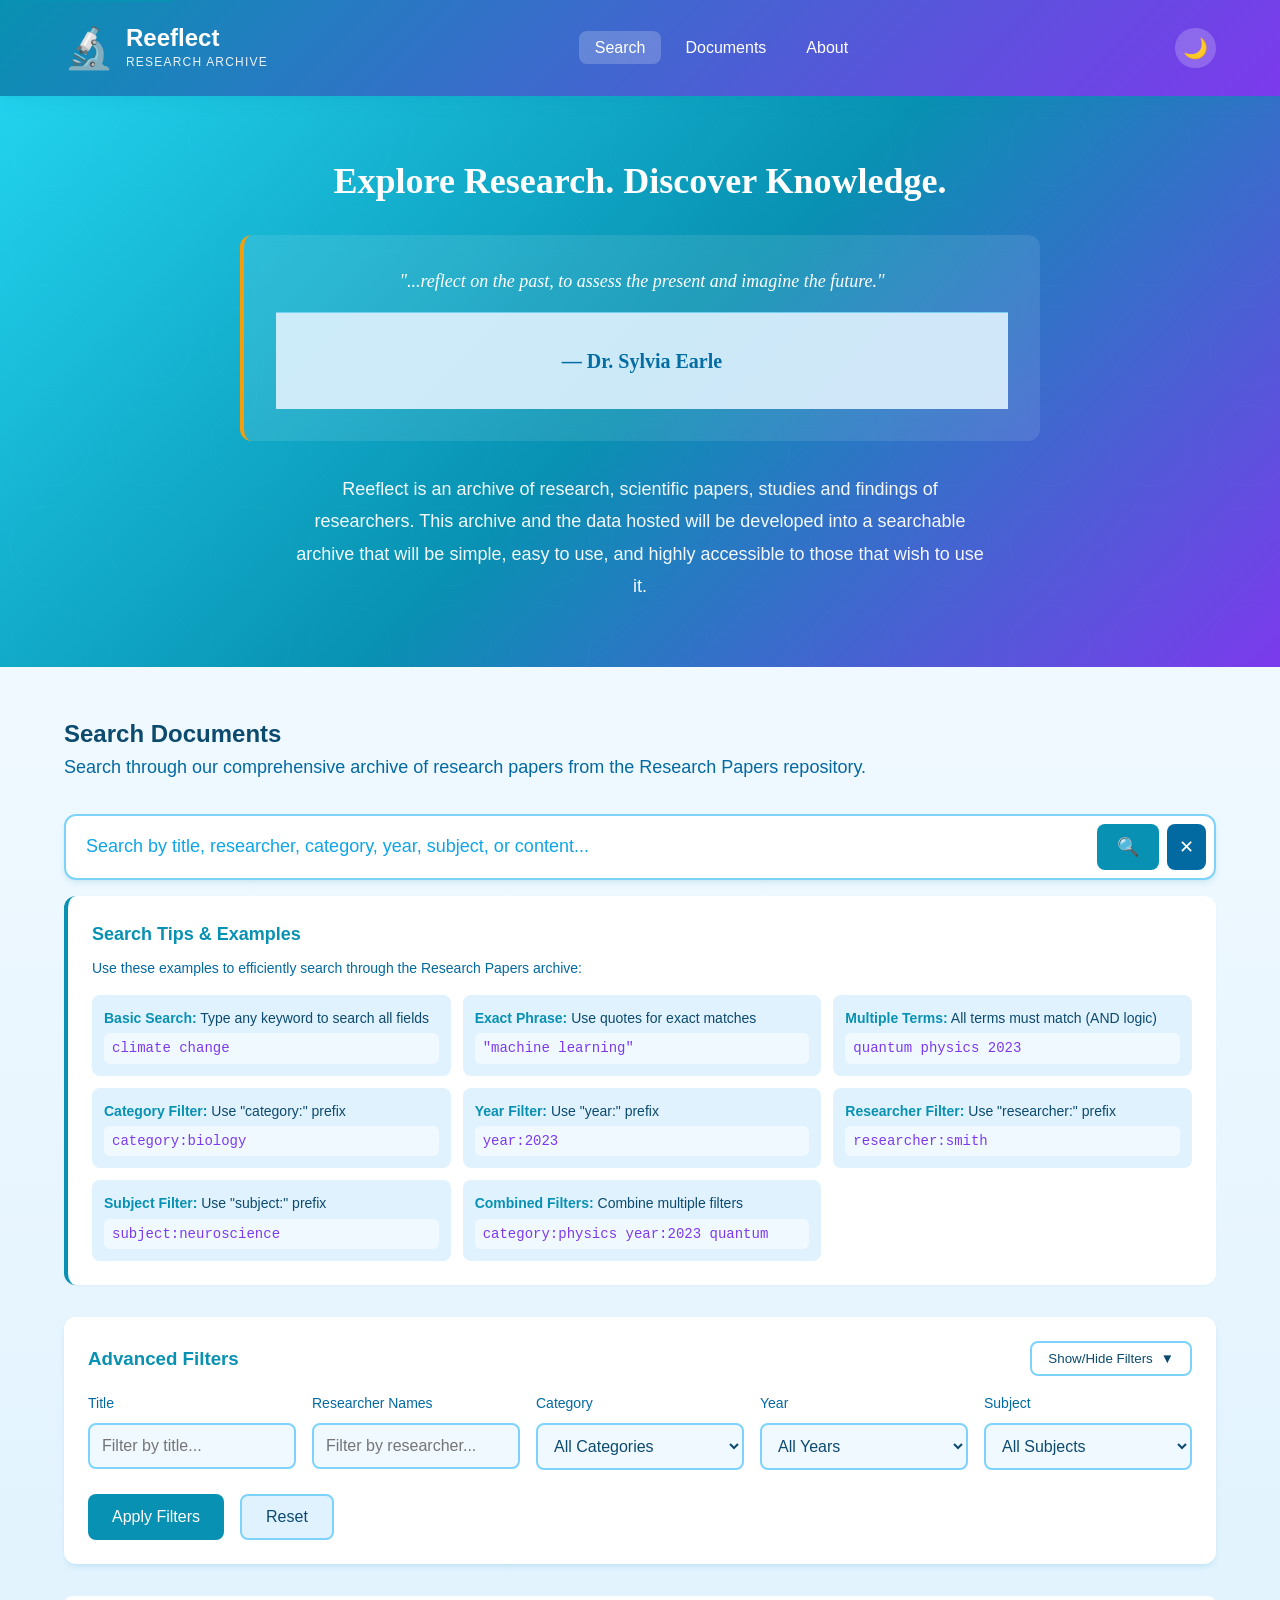
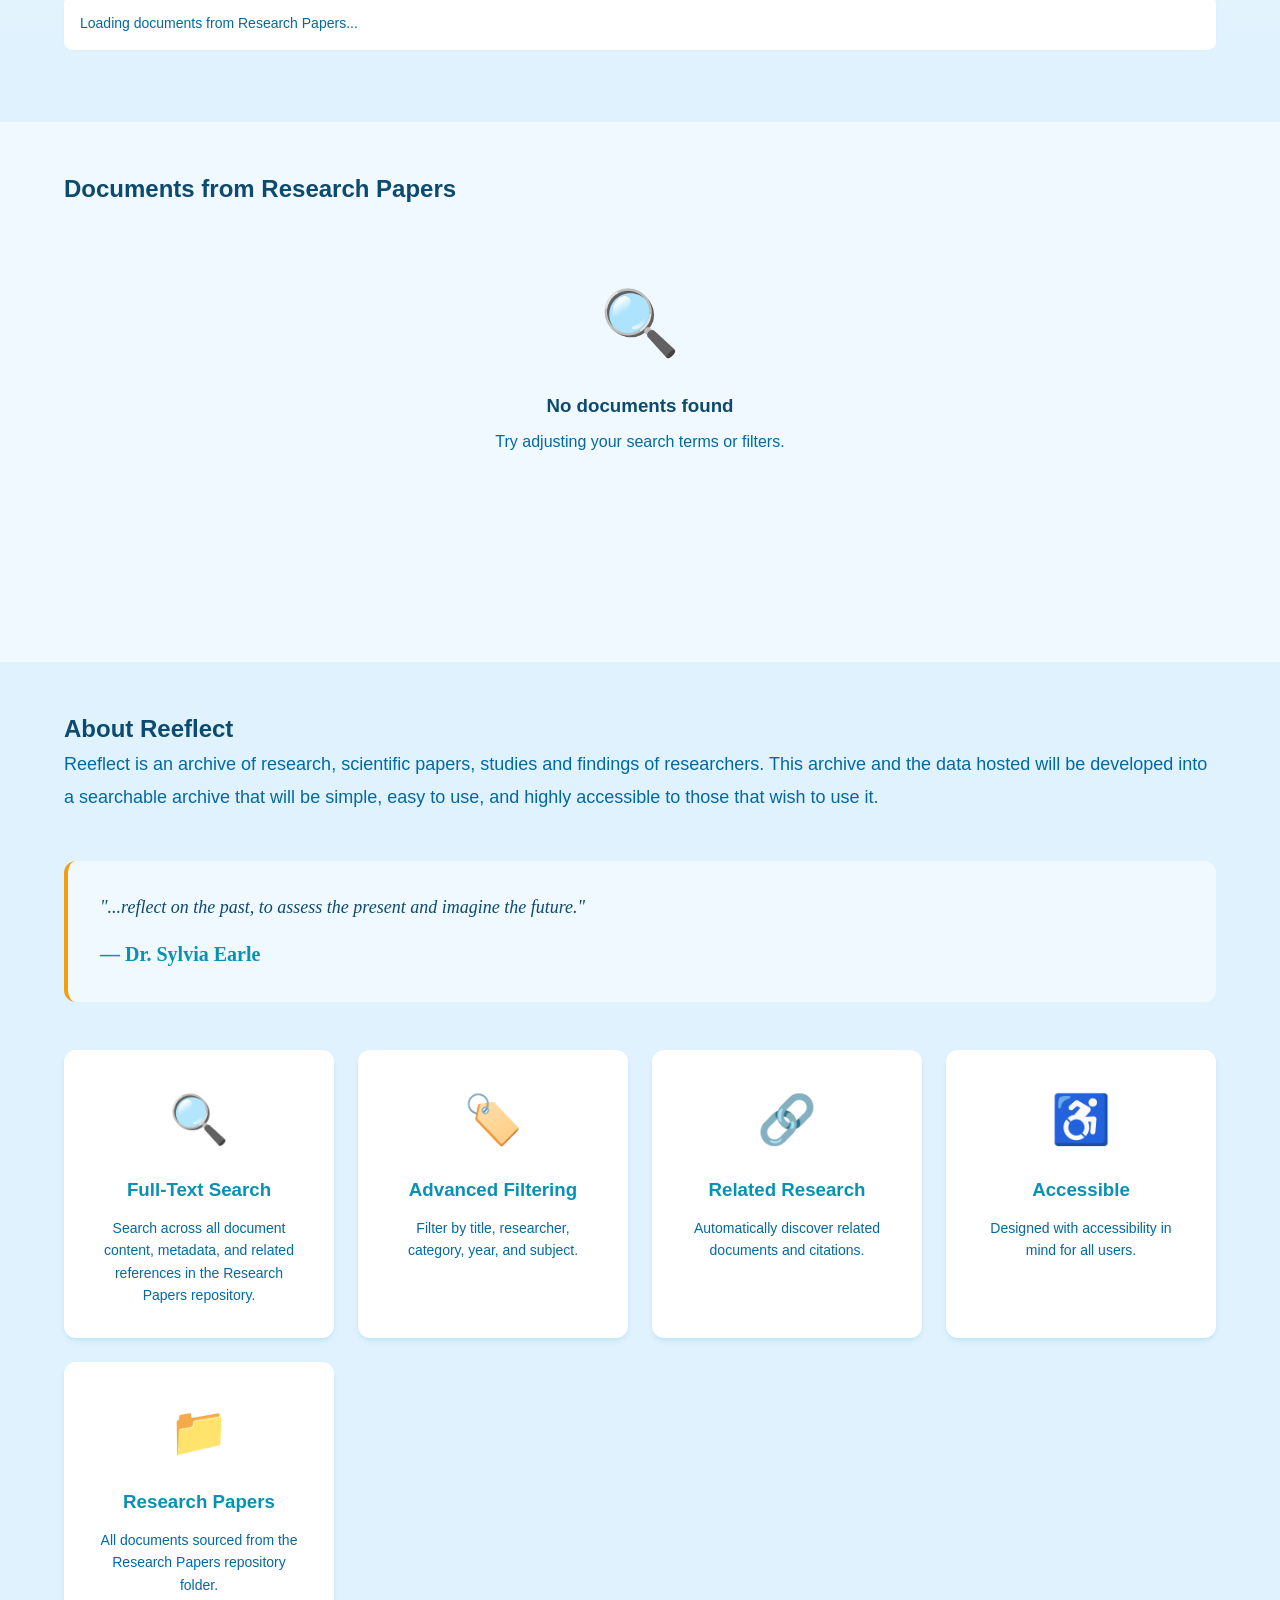
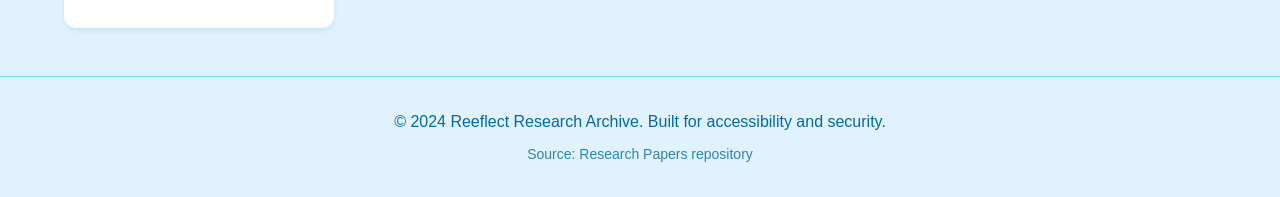
==== commit 765b47b3: "Update index.html" ====
--- a/index.html
+++ b/index.html
@@ -221,11 +221,6 @@
               <p>Designed with accessibility in mind for all users.</p>
             </div>
             <div class="feature-card">
-              <div class="feature-icon" aria-hidden="true">🔒</div>
-              <h3>Secure</h3>
-              <p>OWASP-compliant security for all inputs and operations.</p>
-            </div>
-            <div class="feature-card">
               <div class="feature-icon" aria-hidden="true">📁</div>
               <h3>Research Papers</h3>
               <p>All documents sourced from the Research Papers repository folder.</p>
@@ -337,4 +332,4 @@
   <script src="utils/relatedDocuments.js"></script>
   <script src="app.js"></script>
 </body>
-</html>+</html>
